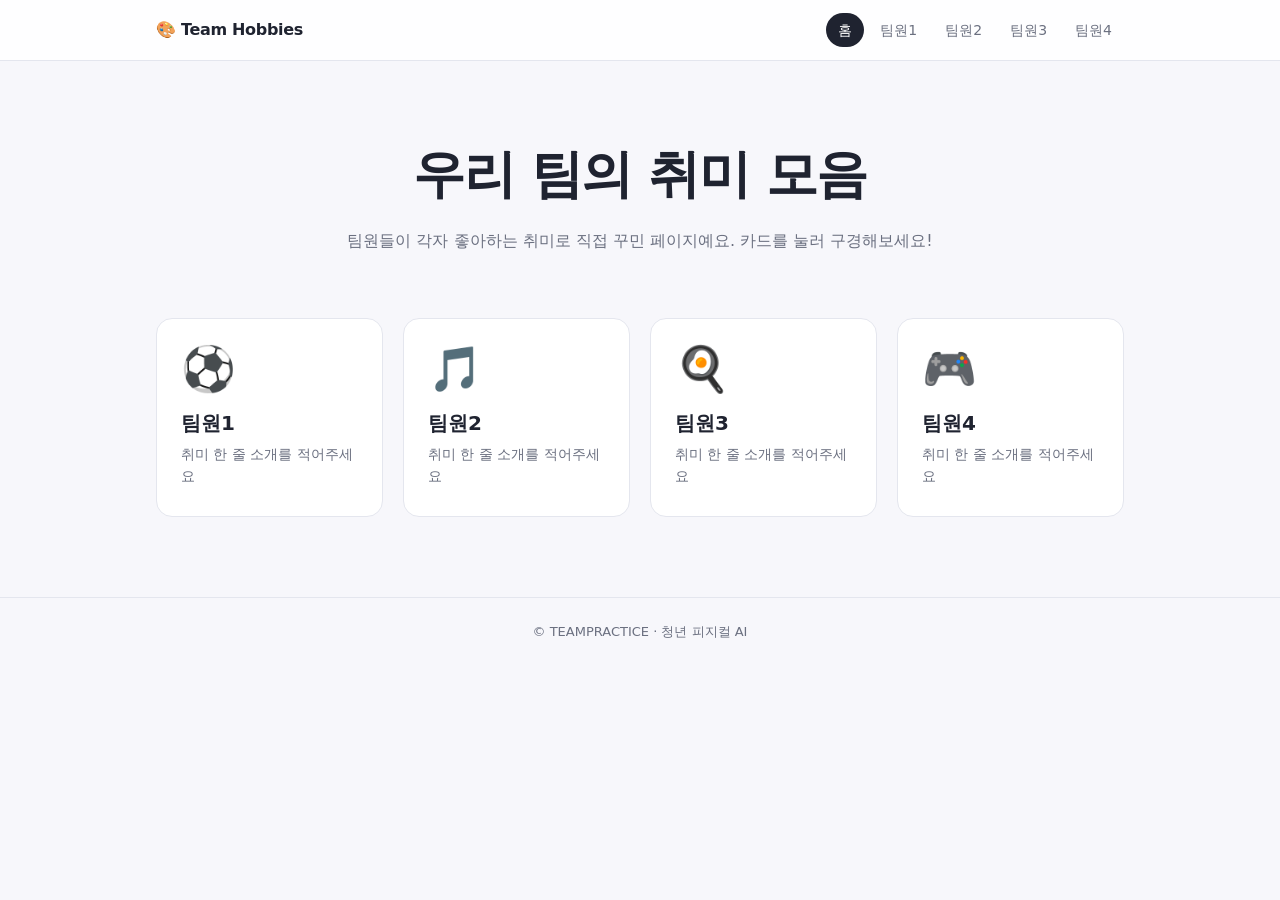
==== index.html @ 561ed40b "팀 취미 모음 사이트 초기 구성: 홈 + 팀원 4명 페이지 Co-Authored-By: Claude Opus 5.5 <noreply@anthropic.com>" ====
<!DOCTYPE html>
<html lang="ko">
<head>
  <meta charset="UTF-8">
  <meta name="viewport" content="width=device-width, initial-scale=1.0">
  <title>우리 팀 취미 모음</title>
  <link rel="stylesheet" href="css/common.css">
</head>
<body>
  <nav class="nav">
    <div class="container">
      <a class="logo" href="index.html">🎨 Team Hobbies</a>
      <ul>
        <li><a href="index.html" aria-current="page">홈</a></li>
        <li><a href="members/member1/index.html">팀원1</a></li>
        <li><a href="members/member2/index.html">팀원2</a></li>
        <li><a href="members/member3/index.html">팀원3</a></li>
        <li><a href="members/member4/index.html">팀원4</a></li>
      </ul>
    </div>
  </nav>

  <main class="container">
    <section class="hero">
      <h1>우리 팀의 취미 모음</h1>
      <p>팀원들이 각자 좋아하는 취미로 직접 꾸민 페이지예요. 카드를 눌러 구경해보세요!</p>
    </section>

    <!-- 각자 자기 카드의 이모지 / 이름 / 한 줄 소개만 수정해주세요 -->
    <section class="member-grid">
      <a class="member-card" href="members/member1/index.html">
        <div class="emoji">⚽</div>
        <h2>팀원1</h2>
        <p>취미 한 줄 소개를 적어주세요</p>
      </a>
      <a class="member-card" href="members/member2/index.html">
        <div class="emoji">🎵</div>
        <h2>팀원2</h2>
        <p>취미 한 줄 소개를 적어주세요</p>
      </a>
      <a class="member-card" href="members/member3/index.html">
        <div class="emoji">🍳</div>
        <h2>팀원3</h2>
        <p>취미 한 줄 소개를 적어주세요</p>
      </a>
      <a class="member-card" href="members/member4/index.html">
        <div class="emoji">🎮</div>
        <h2>팀원4</h2>
        <p>취미 한 줄 소개를 적어주세요</p>
      </a>
    </section>
  </main>

  <footer class="footer">
    <div class="container">© TEAMPRACTICE · 청년 피지컬 AI</div>
  </footer>
</body>
</html>
---- css/common.css ----
/* 공통 스타일 — 모든 페이지가 함께 쓰는 파일입니다. 개인 꾸미기는 각자 members/memberN/style.css 에서 해주세요. */
:root {
  --bg: #f7f7fb;
  --surface: #ffffff;
  --text: #1f2330;
  --muted: #6b7080;
  --border: #e4e6ee;
  --accent: #5b6cff;
  --radius: 16px;
}

* { box-sizing: border-box; }

body {
  margin: 0;
  font-family: "Pretendard", "Noto Sans KR", system-ui, -apple-system, "Segoe UI", sans-serif;
  background: var(--bg);
  color: var(--text);
  line-height: 1.6;
}

a { color: inherit; }

.container {
  max-width: 1000px;
  margin: 0 auto;
  padding: 0 16px;
}

/* 상단 내비게이션 */
.nav {
  position: sticky;
  top: 0;
  z-index: 10;
  background: rgba(255, 255, 255, 0.85);
  backdrop-filter: blur(8px);
  border-bottom: 1px solid var(--border);
}
.nav .container {
  display: flex;
  align-items: center;
  justify-content: space-between;
  height: 60px;
  gap: 16px;
}
.nav .logo {
  font-weight: 800;
  text-decoration: none;
  letter-spacing: -0.02em;
}
.nav ul {
  display: flex;
  gap: 4px;
  list-style: none;
  margin: 0;
  padding: 0;
  overflow-x: auto;
}
.nav ul a {
  display: block;
  padding: 6px 12px;
  border-radius: 999px;
  text-decoration: none;
  color: var(--muted);
  font-size: 14px;
  white-space: nowrap;
}
.nav ul a:hover,
.nav ul a[aria-current="page"] {
  background: var(--text);
  color: #fff;
}

/* 홈 */
.hero {
  padding: 72px 0 40px;
  text-align: center;
}
.hero h1 {
  font-size: clamp(32px, 6vw, 52px);
  margin: 0 0 12px;
  letter-spacing: -0.03em;
}
.hero p {
  color: var(--muted);
  margin: 0;
}

.member-grid {
  display: grid;
  grid-template-columns: repeat(auto-fill, minmax(220px, 1fr));
  gap: 20px;
  padding: 24px 0 80px;
}
.member-card {
  display: block;
  background: var(--surface);
  border: 1px solid var(--border);
  border-radius: var(--radius);
  padding: 28px 24px;
  text-decoration: none;
  transition: transform 0.15s ease, box-shadow 0.15s ease;
}
.member-card:hover {
  transform: translateY(-4px);
  box-shadow: 0 12px 28px rgba(31, 35, 48, 0.08);
}
.member-card .emoji {
  font-size: 44px;
  line-height: 1;
}
.member-card h2 {
  margin: 16px 0 4px;
  font-size: 20px;
}
.member-card p {
  margin: 0;
  color: var(--muted);
  font-size: 14px;
}

.footer {
  border-top: 1px solid var(--border);
  padding: 24px 0;
  color: var(--muted);
  font-size: 13px;
  text-align: center;
}
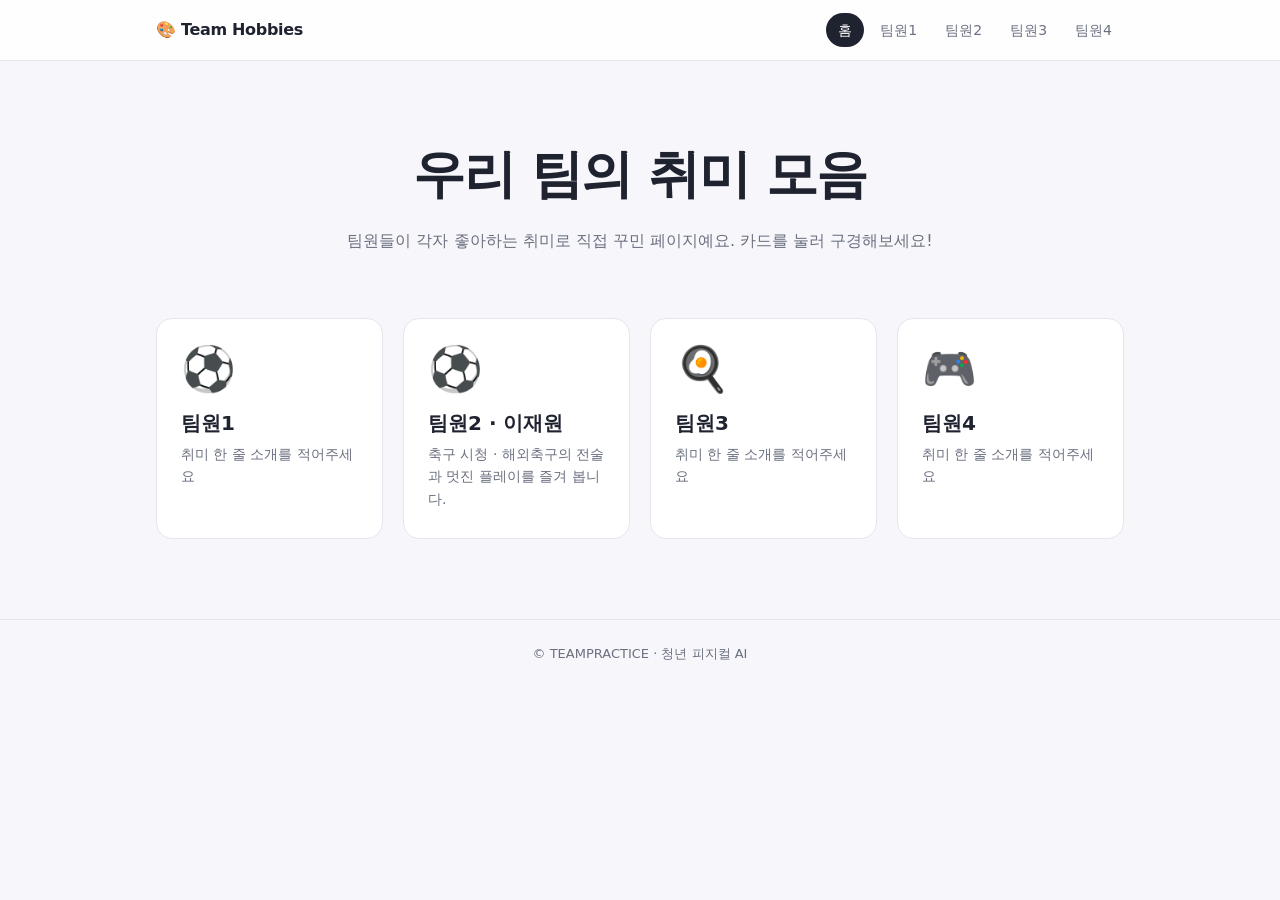
==== commit 316ade52: "팀원2 이재원: 해외축구 시청 취미 소개 추가" ====
--- a/index.html
+++ b/index.html
@@ -34,9 +34,9 @@
         <p>취미 한 줄 소개를 적어주세요</p>
       </a>
       <a class="member-card" href="members/member2/index.html">
-        <div class="emoji">🎵</div>
-        <h2>팀원2</h2>
-        <p>취미 한 줄 소개를 적어주세요</p>
+        <div class="emoji">⚽</div>
+        <h2>팀원2 · 이재원</h2>
+        <p>축구 시청 · 해외축구의 전술과 멋진 플레이를 즐겨 봅니다.</p>
       </a>
       <a class="member-card" href="members/member3/index.html">
         <div class="emoji">🍳</div>
